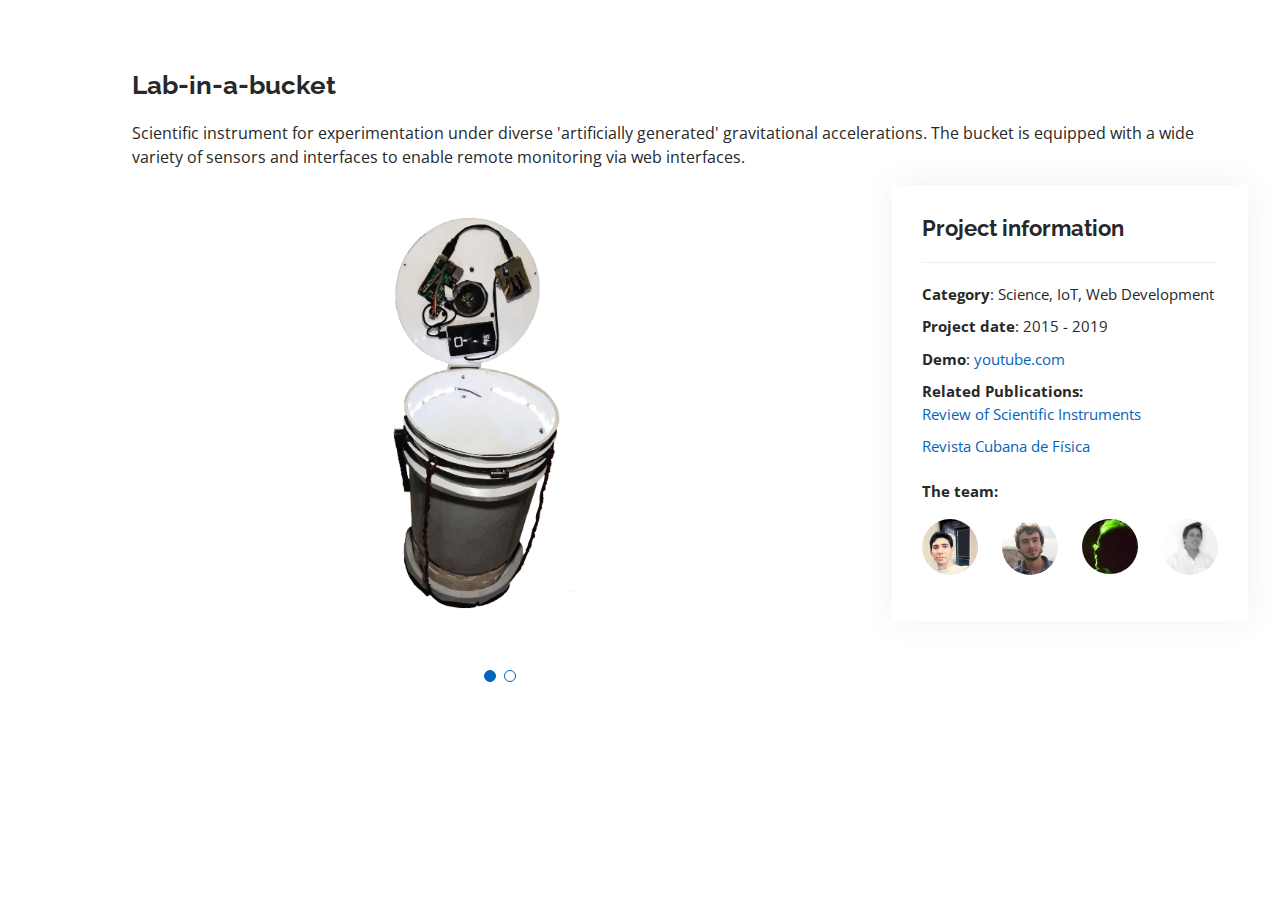
==== portfolio-details/bucket.html @ 3a2c5a2b "First Commit" ====
<!DOCTYPE html>
<html lang="en">

<head>
  <meta charset="utf-8">
  <meta content="width=device-width, initial-scale=1.0" name="viewport">

  <title>Portfolio Details - Personal Bootstrap Template</title>
  <meta content="" name="description">
  <meta content="" name="keywords">

  <!-- Favicons -->
  <link href="../assets/img/favicon.png" rel="icon">
  <link href="../assets/img/apple-touch-icon.png" rel="apple-touch-icon">

  <!-- Google Fonts -->
  <link
    href="https://fonts.googleapis.com/css?family=Open+Sans:300,300i,400,400i,600,600i,700,700i|Raleway:300,300i,400,400i,500,500i,600,600i,700,700i|Poppins:300,300i,400,400i,500,500i,600,600i,700,700i"
    rel="stylesheet">

  <!-- Vendor CSS Files -->
  <link href="../assets/vendor/aos/aos.css" rel="stylesheet">
  <link href="../assets/vendor/bootstrap/css/bootstrap.min.css" rel="stylesheet">
  <link href="../assets/vendor/bootstrap-icons/bootstrap-icons.css" rel="stylesheet">
  <link href="../assets/vendor/boxicons/css/boxicons.min.css" rel="stylesheet">
  <link href="../assets/vendor/glightbox/css/glightbox.min.css" rel="stylesheet">
  <link href="../assets/vendor/swiper/swiper-bundle.min.css" rel="stylesheet">

  <!-- Template Main CSS File -->
  <link href="../assets/css/style.css" rel="stylesheet">

  <!-- =======================================================
  * Template Name: MyResume - v4.9.0
  * Template URL: https://bootstrapmade.com/free-html-bootstrap-template-my-resume/
  * Author: BootstrapMade.com
  * License: https://bootstrapmade.com/license/
  ======================================================== -->
</head>

<body>

  <main id="main">

    <!-- ======= Portfolio Details Section ======= -->
    <section id="portfolio-details" class="portfolio-details">


      <div class="container">

        <div class="portfolio-description">
          <h2>Lab-in-a-bucket</h2>
          <p>
            Scientific instrument for experimentation under diverse 'artificially generated' gravitational
            accelerations. The bucket is equipped with a wide variety of sensors and interfaces to enable remote
            monitoring via web interfaces.
          </p>
        </div>

        <div class="row gy-4">




          <div class="col-lg-8">
            <div class="portfolio-details-slider swiper">
              <div class="swiper-wrapper align-items-center">

                <div class="swiper-slide">
                  <img src="../assets/img/portfolio/portfolio-bucket-3.png" alt="">
                </div>
                <div class="swiper-slide">
                  <img src="../assets/img/portfolio/portfolio-bucket-2.png" alt="">
                </div>
              </div>
              <div class="swiper-pagination"></div>
            </div>
          </div>

          <div class="col-lg-4">


            <div class="portfolio-info">
              <h3>Project information</h3>
              <ul>
                <li><strong>Category</strong>: Science, IoT, Web Development</li>
                <li><strong>Project date</strong>: 2015 - 2019</li>
                <li><strong>Demo</strong>: <a href="https://www.youtube.com/watch?v=zHjKXUvX8Oo&t=3s">youtube.com</a>
                </li>

                <li><strong>Related Publications:</strong></li>
                <ul>
                  <li>
                    <a href="https://aip.scitation.org/doi/10.1063/1.4998261" target="_blank">Review of Scientific Instruments</a>
                  </li>
                  <li>
                    <a
                      href="http://www.revistacubanadefisica.org/RCFextradata/OldFiles/2019/v36n1/RCF_v36n1_2019_046.pdf">Revista
                      Cubana de Física</a>

                  </li>
                </ul>
                <br>
                <p><strong>The team:</strong></p>

                <div class="row">

                  <div class="col-lg-3 col-md-3 col-sm-2 col-xs-2 float-left"><a
                      href="https://www.linkedin.com/in/antonio-serrano-mu%C3%B1oz/" target="_blank">
                      <img src="../assets/img/students/a_serrano.jpg" class="img-fluid w-15 mx-auto d-block rounded-circle"
                        alt="Antonio Serrano">
                    </a>
                  </div>

                  <div class="col-lg-3 col-md-3 col-sm-2 col-xs-2 float-left"><a
                      href="https://www.linkedin.com/in/joaqu%C3%ADn-amig%C3%B3-vega-b16456119/" target="_blank">
                      <img src="../assets/img/students/j_amigo.jpg"
                        class="img-fluid w-15 mx-auto d-block rounded-circle" alt="Joaquín Amigó">
                    </a>
                  </div>

                  <div class="col-lg-3 col-md-3 col-sm-2 col-xs-2 float-left"><a
                      href="https://scholar.google.com/citations?user=JUoHOqQAAAAJ&hl=en" target="_blank">
                      <img src="../assets/img/students/e_altshuler.jpg"
                        class="img-fluid w-15 mx-auto d-block rounded-circle" alt="Ernesto Altshuler">
                    </a>
                  </div>
                  <div class="col-lg-3 col-md-3 col-sm-2 col-xs-2 float-left"><a
                      href="https://www.linkedin.com/in/gvieralopez/" target="_blank">
                      <img src="../assets/img/students/g_viera.jpg"
                        class="img-fluid w-15 mx-auto d-block rounded-circle" alt="Gustavo Viera López">
                    </a>
                  </div>
                </div>
              </ul>

            </div>

          </div>

        </div>

      </div>

      </div>
    </section><!-- End Portfolio Details Section -->

  </main><!-- End #main -->

  <div id="preloader"></div>
  <a href="#" class="back-to-top d-flex align-items-center justify-content-center"><i
      class="bi bi-arrow-up-short"></i></a>

  <!-- Vendor JS Files -->
  <script src="../assets/vendor/purecounter/purecounter_vanilla.js"></script>
  <script src="../assets/vendor/aos/aos.js"></script>
  <script src="../assets/vendor/bootstrap/js/bootstrap.bundle.min.js"></script>
  <script src="../assets/vendor/glightbox/js/glightbox.min.js"></script>
  <script src="../assets/vendor/isotope-layout/isotope.pkgd.min.js"></script>
  <script src="../assets/vendor/swiper/swiper-bundle.min.js"></script>
  <script src="../assets/vendor/typed.js/typed.min.js"></script>
  <script src="../assets/vendor/waypoints/noframework.waypoints.js"></script>
  <script src="../assets/vendor/php-email-form/validate.js"></script>

  <!-- Template Main JS File -->
  <script src="../assets/js/main.js"></script>

</body>

</html>
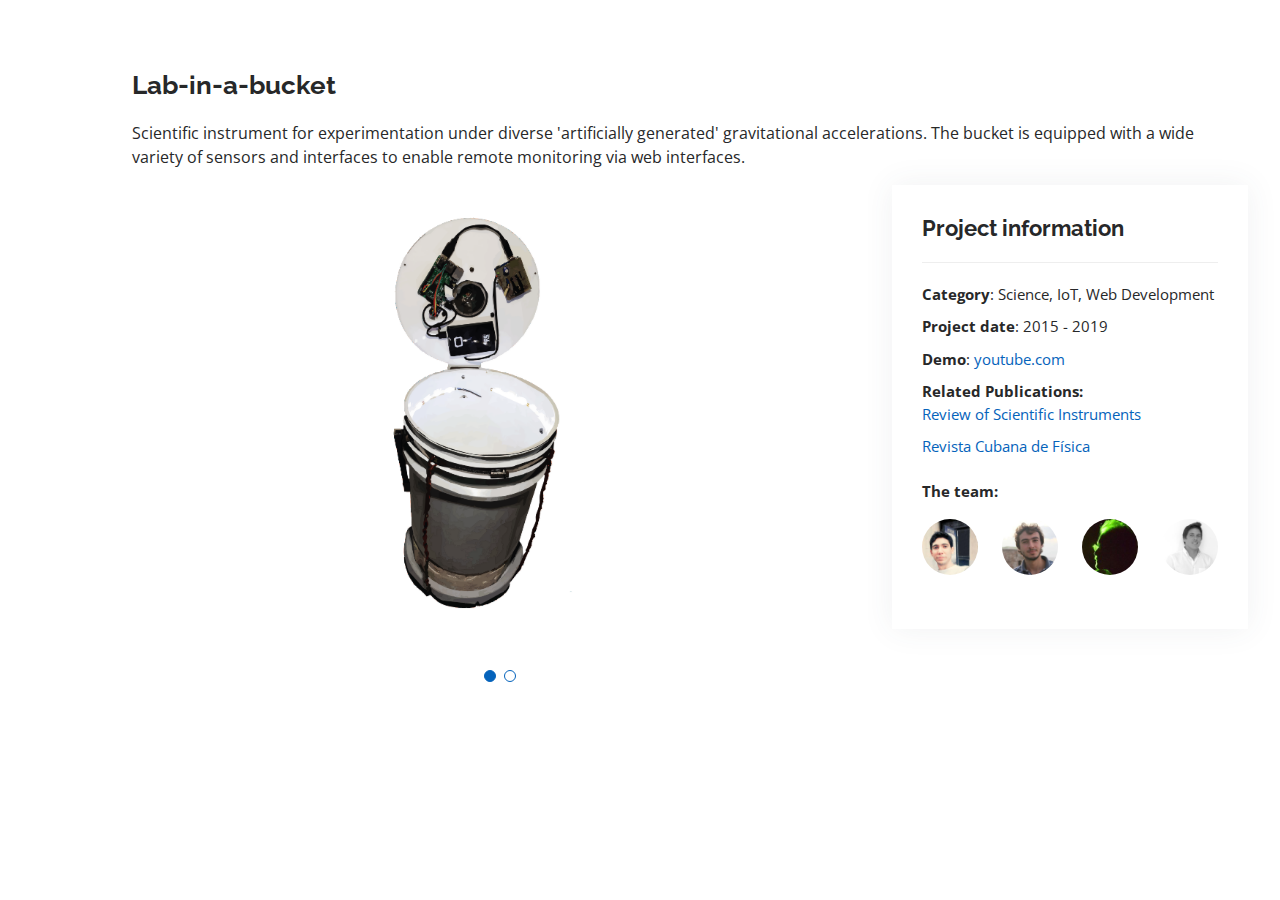
==== commit 53fc43d0: "Standardize image sizes" ====
--- a/portfolio-details/bucket.html
+++ b/portfolio-details/bucket.html
@@ -106,7 +106,7 @@
 
                   <div class="col-lg-3 col-md-3 col-sm-2 col-xs-2 float-left"><a
                       href="https://www.linkedin.com/in/antonio-serrano-mu%C3%B1oz/" target="_blank">
-                      <img src="../assets/img/students/a_serrano.jpg" class="img-fluid w-15 mx-auto d-block rounded-circle"
+                      <img src="../assets/img/students/a_serrano.jpg" class="img-fluid w-15 mb-2 mx-auto d-block rounded-circle"
                         alt="Antonio Serrano">
                     </a>
                   </div>
@@ -114,20 +114,20 @@
                   <div class="col-lg-3 col-md-3 col-sm-2 col-xs-2 float-left"><a
                       href="https://www.linkedin.com/in/joaqu%C3%ADn-amig%C3%B3-vega-b16456119/" target="_blank">
                       <img src="../assets/img/students/j_amigo.jpg"
-                        class="img-fluid w-15 mx-auto d-block rounded-circle" alt="Joaquín Amigó">
+                        class="img-fluid w-15 mb-2 mx-auto d-block rounded-circle" alt="Joaquín Amigó">
                     </a>
                   </div>
 
                   <div class="col-lg-3 col-md-3 col-sm-2 col-xs-2 float-left"><a
                       href="https://scholar.google.com/citations?user=JUoHOqQAAAAJ&hl=en" target="_blank">
                       <img src="../assets/img/students/e_altshuler.jpg"
-                        class="img-fluid w-15 mx-auto d-block rounded-circle" alt="Ernesto Altshuler">
+                        class="img-fluid w-15 mb-2 mx-auto d-block rounded-circle" alt="Ernesto Altshuler">
                     </a>
                   </div>
                   <div class="col-lg-3 col-md-3 col-sm-2 col-xs-2 float-left"><a
                       href="https://www.linkedin.com/in/gvieralopez/" target="_blank">
                       <img src="../assets/img/students/g_viera.jpg"
-                        class="img-fluid w-15 mx-auto d-block rounded-circle" alt="Gustavo Viera López">
+                        class="img-fluid w-15 mb-2 mx-auto d-block rounded-circle" alt="Gustavo Viera López">
                     </a>
                   </div>
                 </div>
